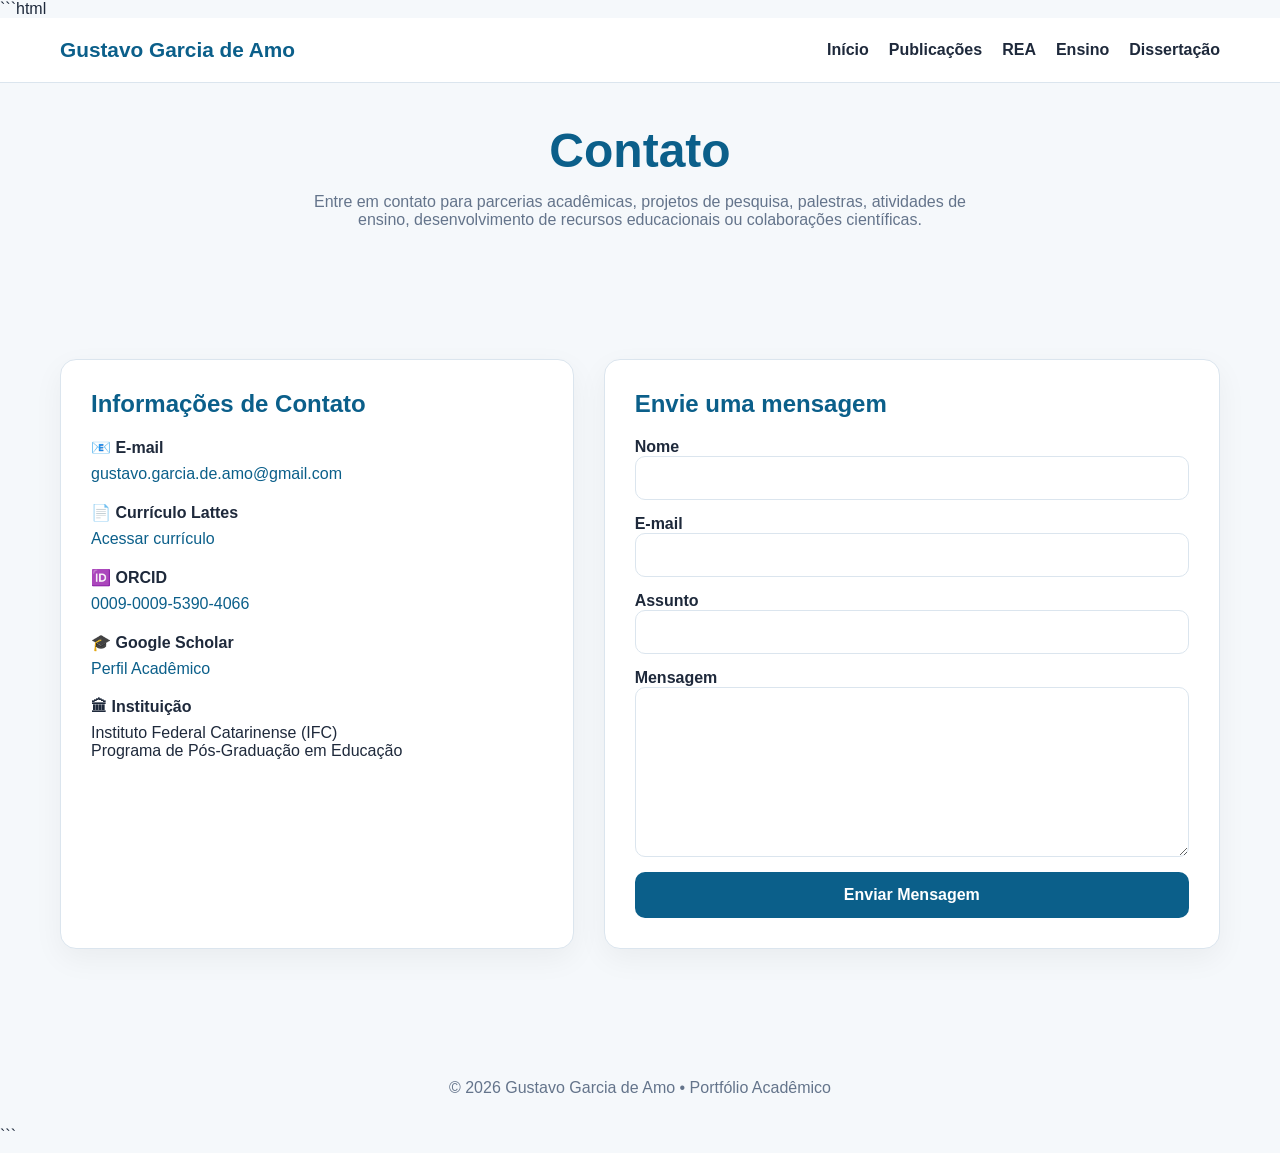
==== contato.html @ c9edd431 "Create contato.html" ====
```html
<!DOCTYPE html>
<html lang="pt-BR">
<head>
<meta charset="UTF-8">
<meta name="viewport" content="width=device-width, initial-scale=1.0">

<title>Contato | Gustavo Garcia de Amo</title>

<style>

:root{
    --primary:#0b5f8a;
    --primary-dark:#084a6c;
    --accent:#18a999;
    --bg:#f5f8fb;
    --card:#ffffff;
    --text:#1e293b;
    --muted:#64748b;
    --border:#dbe5ee;
}

*{
    margin:0;
    padding:0;
    box-sizing:border-box;
}

body{
    font-family:Arial, Helvetica, sans-serif;
    background:var(--bg);
    color:var(--text);
}

.container{
    max-width:1200px;
    margin:auto;
    padding:40px 20px;
}

header{
    background:white;
    border-bottom:1px solid var(--border);
}

.nav{
    max-width:1200px;
    margin:auto;
    padding:20px;
    display:flex;
    justify-content:space-between;
    align-items:center;
}

.logo{
    font-size:1.3rem;
    font-weight:bold;
    color:var(--primary);
}

.nav-links{
    display:flex;
    gap:20px;
}

.nav-links a{
    text-decoration:none;
    color:var(--text);
    font-weight:600;
}

.nav-links a:hover{
    color:var(--primary);
}

.hero{
    text-align:center;
    margin-bottom:50px;
}

.hero h1{
    font-size:3rem;
    color:var(--primary);
    margin-bottom:15px;
}

.hero p{
    color:var(--muted);
    max-width:700px;
    margin:auto;
}

.contact-grid{
    display:grid;
    grid-template-columns:1fr 1.2fr;
    gap:30px;
}

.card{
    background:var(--card);
    border-radius:16px;
    padding:30px;
    border:1px solid var(--border);
    box-shadow:0 10px 30px rgba(0,0,0,.05);
}

.card h2{
    color:var(--primary);
    margin-bottom:20px;
}

.info-item{
    margin-bottom:20px;
}

.info-item h3{
    margin-bottom:8px;
    font-size:1rem;
}

.info-item a{
    color:var(--primary);
    text-decoration:none;
}

.info-item a:hover{
    text-decoration:underline;
}

form{
    display:flex;
    flex-direction:column;
    gap:15px;
}

label{
    font-weight:600;
}

input,
textarea{
    width:100%;
    padding:12px;
    border:1px solid var(--border);
    border-radius:10px;
    font-size:1rem;
}

input:focus,
textarea:focus{
    outline:none;
    border-color:var(--primary);
}

button{
    background:var(--primary);
    color:white;
    border:none;
    padding:14px;
    border-radius:10px;
    font-size:1rem;
    cursor:pointer;
    font-weight:bold;
}

button:hover{
    background:var(--primary-dark);
}

footer{
    margin-top:60px;
    padding:30px;
    text-align:center;
    color:var(--muted);
}

@media(max-width:900px){

.contact-grid{
    grid-template-columns:1fr;
}

.hero h1{
    font-size:2.2rem;
}

}

</style>
</head>

<body>

<header>
    <nav class="nav">

        <div class="logo">
            Gustavo Garcia de Amo
        </div>

        <div class="nav-links">
            <a href="index.html">Início</a>
            <a href="publicacoes.html">Publicações</a>
            <a href="rea.html">REA</a>
            <a href="ensino.html">Ensino</a>
            <a href="dissertacao.html">Dissertação</a>
        </div>

    </nav>
</header>

<section class="container hero">

    <h1>Contato</h1>

    <p>
        Entre em contato para parcerias acadêmicas,
        projetos de pesquisa, palestras, atividades de ensino,
        desenvolvimento de recursos educacionais ou colaborações científicas.
    </p>

</section>

<section class="container">

    <div class="contact-grid">

        <div class="card">

            <h2>Informações de Contato</h2>

            <div class="info-item">
                <h3>📧 E-mail</h3>
                <a href="mailto:gustavo.garcia.de.amo@gmail.com">
                    gustavo.garcia.de.amo@gmail.com
                </a>
            </div>

            <div class="info-item">
                <h3>📄 Currículo Lattes</h3>
                <a href="http://lattes.cnpq.br/8461796088196201" target="_blank">
                    Acessar currículo
                </a>
            </div>

            <div class="info-item">
                <h3>🆔 ORCID</h3>
                <a href="https://orcid.org/0009-0009-5390-4066" target="_blank">
                    0009-0009-5390-4066
                </a>
            </div>

            <div class="info-item">
                <h3>🎓 Google Scholar</h3>
                <a href="https://scholar.google.com.br/citations?user=vehTwo4AAAAJ" target="_blank">
                    Perfil Acadêmico
                </a>
            </div>

            <div class="info-item">
                <h3>🏛 Instituição</h3>
                <p>
                    Instituto Federal Catarinense (IFC)<br>
                    Programa de Pós-Graduação em Educação
                </p>
            </div>

        </div>

        <div class="card">

            <h2>Envie uma mensagem</h2>

            <form action="https://formsubmit.co/gustavo.garcia.de.amo@gmail.com" method="POST">

                <input type="hidden" name="_captcha" value="false">

                <input type="hidden"
                       name="_subject"
                       value="Contato pelo Portfólio Acadêmico">

                <input type="hidden"
                       name="_next"
                       value="https://SEUUSUARIO.github.io/obrigado.html">

                <div>
                    <label>Nome</label>
                    <input type="text" name="Nome" required>
                </div>

                <div>
                    <label>E-mail</label>
                    <input type="email" name="Email" required>
                </div>

                <div>
                    <label>Assunto</label>
                    <input type="text" name="Assunto" required>
                </div>

                <div>
                    <label>Mensagem</label>
                    <textarea name="Mensagem" rows="8" required></textarea>
                </div>

                <button type="submit">
                    Enviar Mensagem
                </button>

            </form>

        </div>

    </div>

</section>

<footer>
    © 2026 Gustavo Garcia de Amo • Portfólio Acadêmico
</footer>

</body>
</html>
```
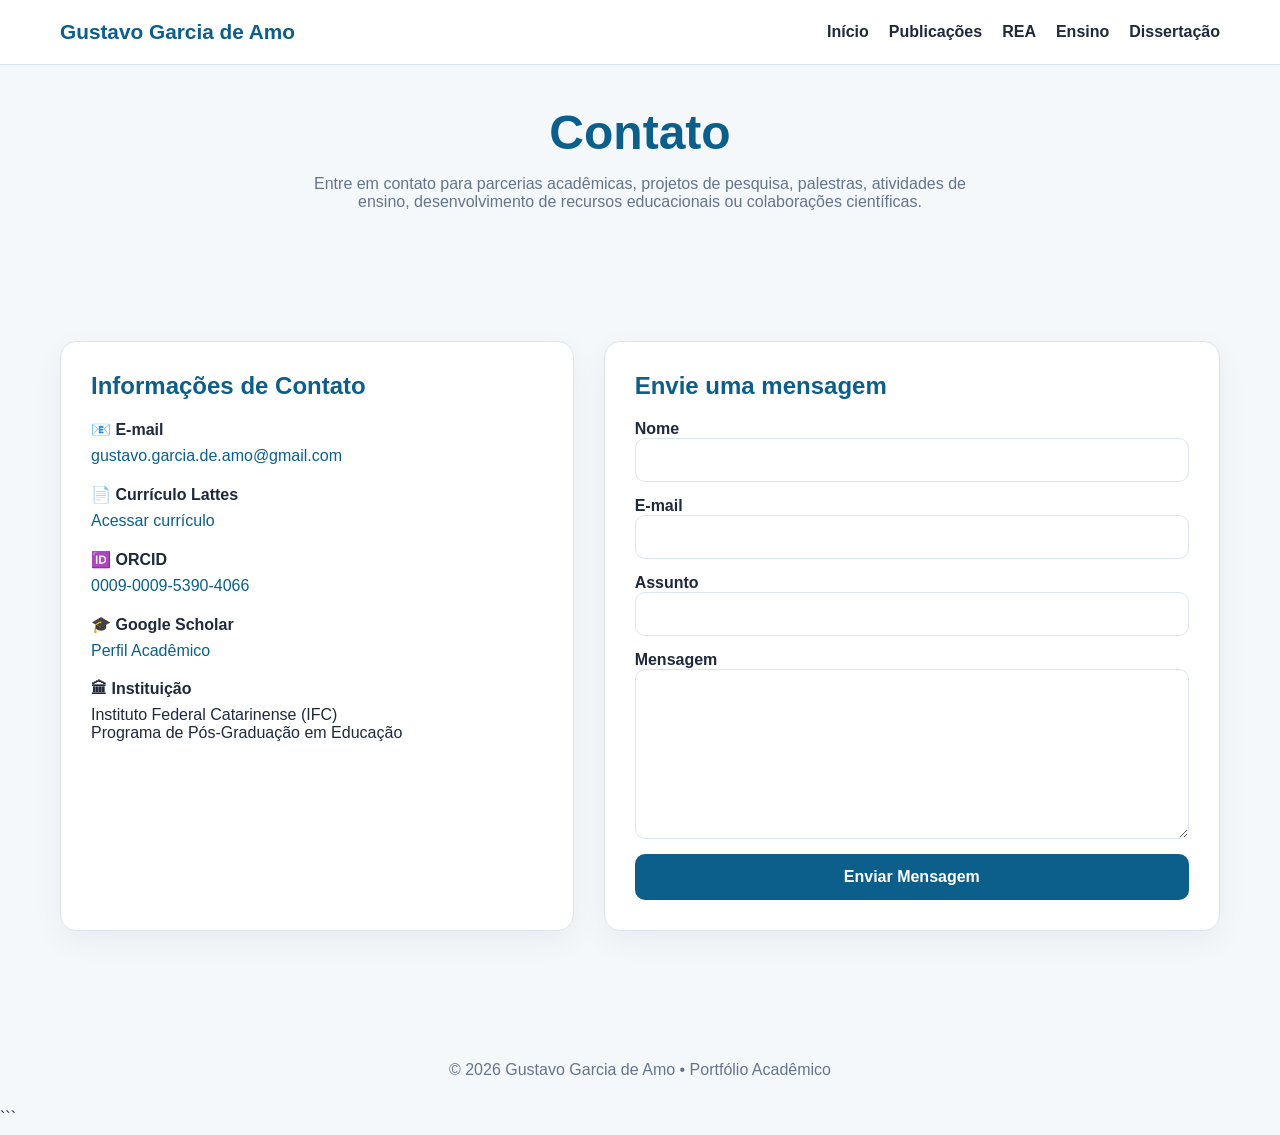
==== commit e7c8ba80: "Update contato.html" ====
--- a/contato.html
+++ b/contato.html
@@ -1,5 +1,3 @@
-```html
-<!DOCTYPE html>
 <html lang="pt-BR">
 <head>
 <meta charset="UTF-8">
